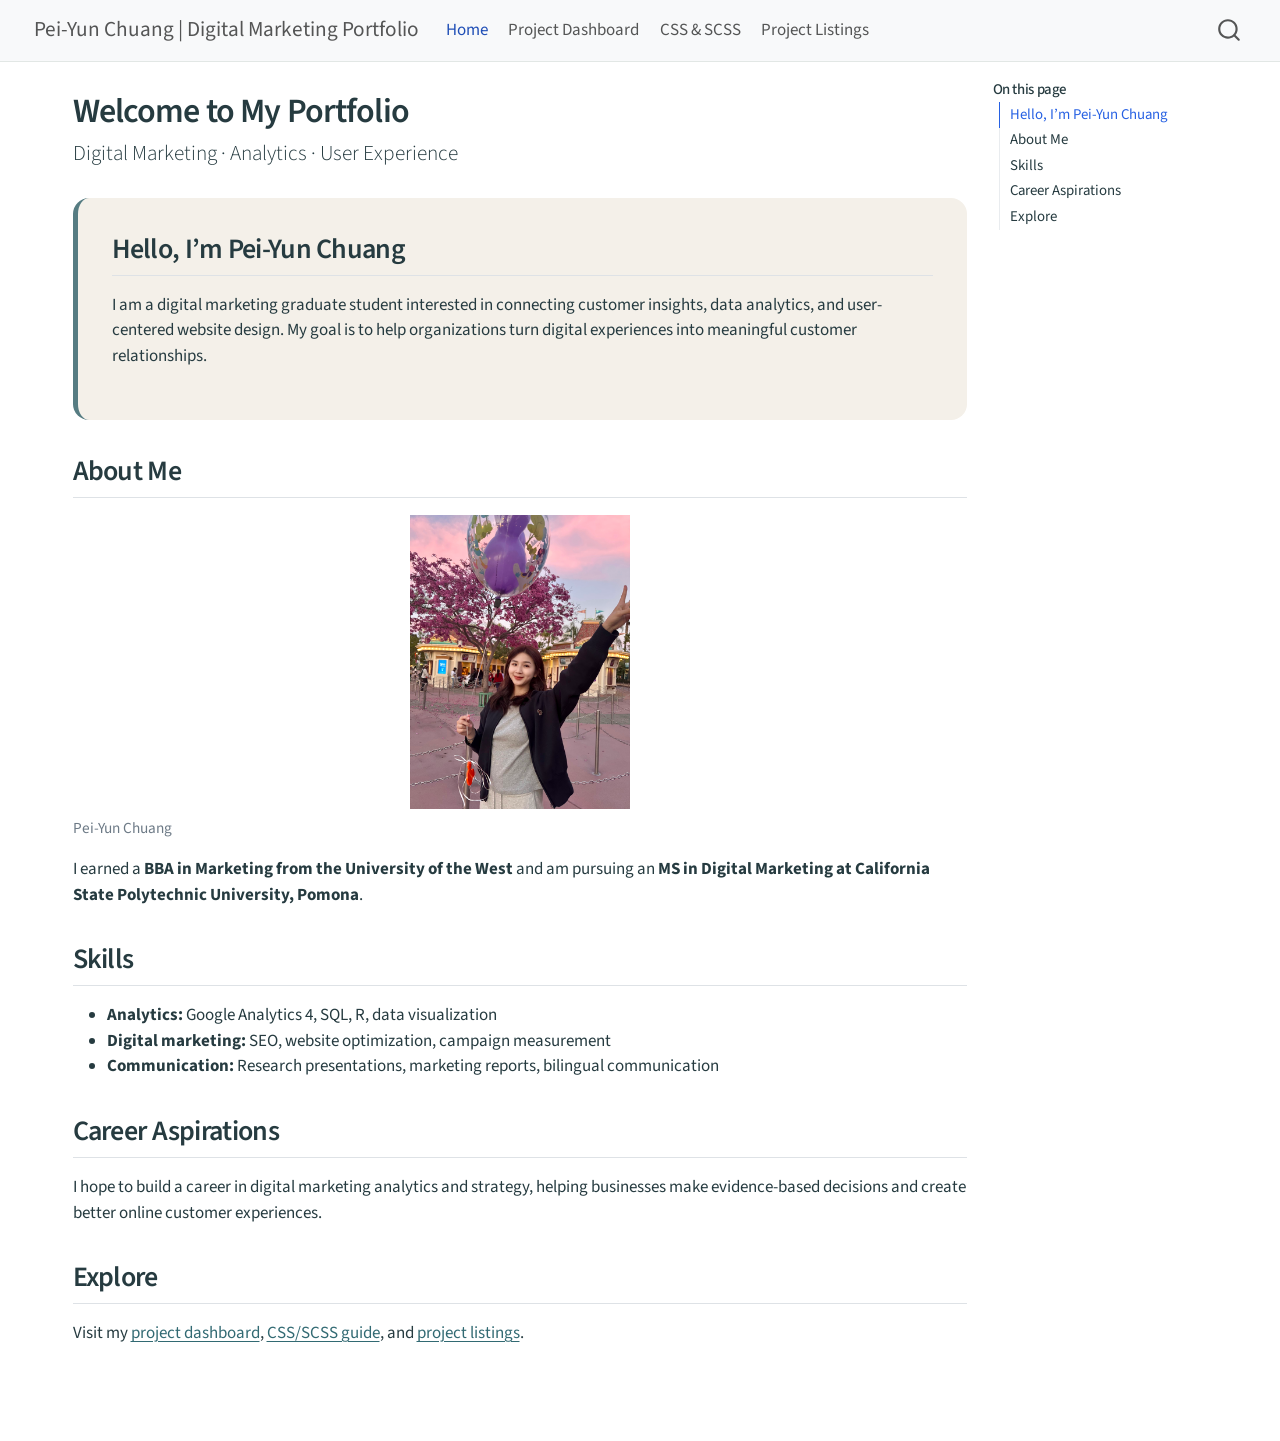
==== docs/index.html @ f9372599 "Add files via upload" ====
<!DOCTYPE html>
<html xmlns="http://www.w3.org/1999/xhtml" lang="en" xml:lang="en"><head>

<meta charset="utf-8">
<meta name="generator" content="quarto-1.8.25">

<meta name="viewport" content="width=device-width, initial-scale=1.0, user-scalable=yes">


<title>Welcome to My Portfolio – Pei-Yun Chuang | Digital Marketing Portfolio</title>
<style>
code{white-space: pre-wrap;}
span.smallcaps{font-variant: small-caps;}
div.columns{display: flex; gap: min(4vw, 1.5em);}
div.column{flex: auto; overflow-x: auto;}
div.hanging-indent{margin-left: 1.5em; text-indent: -1.5em;}
ul.task-list{list-style: none;}
ul.task-list li input[type="checkbox"] {
  width: 0.8em;
  margin: 0 0.8em 0.2em -1em; /* quarto-specific, see https://github.com/quarto-dev/quarto-cli/issues/4556 */ 
  vertical-align: middle;
}
</style>


<script src="site_libs/quarto-nav/quarto-nav.js"></script>
<script src="site_libs/quarto-nav/headroom.min.js"></script>
<script src="site_libs/clipboard/clipboard.min.js"></script>
<script src="site_libs/quarto-search/autocomplete.umd.js"></script>
<script src="site_libs/quarto-search/fuse.min.js"></script>
<script src="site_libs/quarto-search/quarto-search.js"></script>
<meta name="quarto:offset" content="./">
<script src="site_libs/quarto-html/quarto.js" type="module"></script>
<script src="site_libs/quarto-html/tabsets/tabsets.js" type="module"></script>
<script src="site_libs/quarto-html/axe/axe-check.js" type="module"></script>
<script src="site_libs/quarto-html/popper.min.js"></script>
<script src="site_libs/quarto-html/tippy.umd.min.js"></script>
<script src="site_libs/quarto-html/anchor.min.js"></script>
<link href="site_libs/quarto-html/tippy.css" rel="stylesheet">
<link href="site_libs/quarto-html/quarto-syntax-highlighting-7b89279ff1a6dce999919e0e67d4d9ec.css" rel="stylesheet" id="quarto-text-highlighting-styles">
<script src="site_libs/bootstrap/bootstrap.min.js"></script>
<link href="site_libs/bootstrap/bootstrap-icons.css" rel="stylesheet">
<link href="site_libs/bootstrap/bootstrap-5b4ad623e5705c0698d39aec6f10cf02.min.css" rel="stylesheet" append-hash="true" id="quarto-bootstrap" data-mode="light">
<script id="quarto-search-options" type="application/json">{
  "location": "navbar",
  "copy-button": false,
  "collapse-after": 3,
  "panel-placement": "end",
  "type": "overlay",
  "limit": 50,
  "keyboard-shortcut": [
    "f",
    "/",
    "s"
  ],
  "show-item-context": false,
  "language": {
    "search-no-results-text": "No results",
    "search-matching-documents-text": "matching documents",
    "search-copy-link-title": "Copy link to search",
    "search-hide-matches-text": "Hide additional matches",
    "search-more-match-text": "more match in this document",
    "search-more-matches-text": "more matches in this document",
    "search-clear-button-title": "Clear",
    "search-text-placeholder": "",
    "search-detached-cancel-button-title": "Cancel",
    "search-submit-button-title": "Submit",
    "search-label": "Search"
  }
}</script>


<link rel="stylesheet" href="styles.css">
</head>

<body class="nav-fixed quarto-light">

<div id="quarto-search-results"></div>
  <header id="quarto-header" class="headroom fixed-top">
    <nav class="navbar navbar-expand-lg " data-bs-theme="dark">
      <div class="navbar-container container-fluid">
      <div class="navbar-brand-container mx-auto">
    <a href="./index.html" class="navbar-brand navbar-brand-logo">
    </a>
    <a class="navbar-brand" href="./index.html">
    <span class="navbar-title">Pei-Yun Chuang | Digital Marketing Portfolio</span>
    </a>
  </div>
            <div id="quarto-search" class="" title="Search"></div>
          <button class="navbar-toggler" type="button" data-bs-toggle="collapse" data-bs-target="#navbarCollapse" aria-controls="navbarCollapse" role="menu" aria-expanded="false" aria-label="Toggle navigation" onclick="if (window.quartoToggleHeadroom) { window.quartoToggleHeadroom(); }">
  <span class="navbar-toggler-icon"></span>
</button>
          <div class="collapse navbar-collapse" id="navbarCollapse">
            <ul class="navbar-nav navbar-nav-scroll me-auto">
  <li class="nav-item">
    <a class="nav-link active" href="./index.html" aria-current="page"> 
<span class="menu-text">Home</span></a>
  </li>  
  <li class="nav-item">
    <a class="nav-link" href="./dashboard.html"> 
<span class="menu-text">Project Dashboard</span></a>
  </li>  
  <li class="nav-item">
    <a class="nav-link" href="./styling.html"> 
<span class="menu-text">CSS &amp; SCSS</span></a>
  </li>  
  <li class="nav-item">
    <a class="nav-link" href="./listings.html"> 
<span class="menu-text">Project Listings</span></a>
  </li>  
</ul>
          </div> <!-- /navcollapse -->
            <div class="quarto-navbar-tools">
</div>
      </div> <!-- /container-fluid -->
    </nav>
</header>
<!-- content -->
<div id="quarto-content" class="quarto-container page-columns page-rows-contents page-layout-full page-navbar">
<!-- sidebar -->
<!-- margin-sidebar -->
    <div id="quarto-margin-sidebar" class="sidebar margin-sidebar">
        <nav id="TOC" role="doc-toc" class="toc-active">
    <h2 id="toc-title">On this page</h2>
   
  <ul>
  <li><a href="#hello-im-pei-yun-chuang" id="toc-hello-im-pei-yun-chuang" class="nav-link active" data-scroll-target="#hello-im-pei-yun-chuang">Hello, I’m Pei-Yun Chuang</a></li>
  <li><a href="#about-me" id="toc-about-me" class="nav-link" data-scroll-target="#about-me">About Me</a></li>
  <li><a href="#skills" id="toc-skills" class="nav-link" data-scroll-target="#skills">Skills</a></li>
  <li><a href="#career-aspirations" id="toc-career-aspirations" class="nav-link" data-scroll-target="#career-aspirations">Career Aspirations</a></li>
  <li><a href="#explore" id="toc-explore" class="nav-link" data-scroll-target="#explore">Explore</a></li>
  </ul>
</nav>
    </div>
<!-- main -->
<main class="content column-page-left" id="quarto-document-content">

<header id="title-block-header" class="quarto-title-block default">
<div class="quarto-title">
<h1 class="title">Welcome to My Portfolio</h1>
<p class="subtitle lead">Digital Marketing · Analytics · User Experience</p>
</div>



<div class="quarto-title-meta column-page-left">

    
  
    
  </div>
  


</header>


<section id="hello-im-pei-yun-chuang" class="level2 hero">
<h2 class="anchored" data-anchor-id="hello-im-pei-yun-chuang">Hello, I’m Pei-Yun Chuang</h2>
<p>I am a digital marketing graduate student interested in connecting customer insights, data analytics, and user-centered website design. My goal is to help organizations turn digital experiences into meaningful customer relationships.</p>
</section>
<section id="about-me" class="level2">
<h2 class="anchored" data-anchor-id="about-me">About Me</h2>
<div class="quarto-figure quarto-figure-center">
<figure class="figure">
<p><img src="images/profile-fixed.jpg" class="img-fluid figure-img" width="220"></p>
<figcaption>Pei-Yun Chuang</figcaption>
</figure>
</div>
<p>I earned a <strong>BBA in Marketing from the University of the West</strong> and am pursuing an <strong>MS in Digital Marketing at California State Polytechnic University, Pomona</strong>.</p>
</section>
<section id="skills" class="level2">
<h2 class="anchored" data-anchor-id="skills">Skills</h2>
<ul>
<li><strong>Analytics:</strong> Google Analytics 4, SQL, R, data visualization</li>
<li><strong>Digital marketing:</strong> SEO, website optimization, campaign measurement</li>
<li><strong>Communication:</strong> Research presentations, marketing reports, bilingual communication</li>
</ul>
</section>
<section id="career-aspirations" class="level2">
<h2 class="anchored" data-anchor-id="career-aspirations">Career Aspirations</h2>
<p>I hope to build a career in digital marketing analytics and strategy, helping businesses make evidence-based decisions and create better online customer experiences.</p>
</section>
<section id="explore" class="level2">
<h2 class="anchored" data-anchor-id="explore">Explore</h2>
<p>Visit my <a href="./dashboard.html">project dashboard</a>, <a href="./styling.html">CSS/SCSS guide</a>, and <a href="./listings.html">project listings</a>.</p>


</section>

</main> <!-- /main -->
<script id="quarto-html-after-body" type="application/javascript">
  window.document.addEventListener("DOMContentLoaded", function (event) {
    const icon = "";
    const anchorJS = new window.AnchorJS();
    anchorJS.options = {
      placement: 'right',
      icon: icon
    };
    anchorJS.add('.anchored');
    const isCodeAnnotation = (el) => {
      for (const clz of el.classList) {
        if (clz.startsWith('code-annotation-')) {                     
          return true;
        }
      }
      return false;
    }
    const onCopySuccess = function(e) {
      // button target
      const button = e.trigger;
      // don't keep focus
      button.blur();
      // flash "checked"
      button.classList.add('code-copy-button-checked');
      var currentTitle = button.getAttribute("title");
      button.setAttribute("title", "Copied!");
      let tooltip;
      if (window.bootstrap) {
        button.setAttribute("data-bs-toggle", "tooltip");
        button.setAttribute("data-bs-placement", "left");
        button.setAttribute("data-bs-title", "Copied!");
        tooltip = new bootstrap.Tooltip(button, 
          { trigger: "manual", 
            customClass: "code-copy-button-tooltip",
            offset: [0, -8]});
        tooltip.show();    
      }
      setTimeout(function() {
        if (tooltip) {
          tooltip.hide();
          button.removeAttribute("data-bs-title");
          button.removeAttribute("data-bs-toggle");
          button.removeAttribute("data-bs-placement");
        }
        button.setAttribute("title", currentTitle);
        button.classList.remove('code-copy-button-checked');
      }, 1000);
      // clear code selection
      e.clearSelection();
    }
    const getTextToCopy = function(trigger) {
      const outerScaffold = trigger.parentElement.cloneNode(true);
      const codeEl = outerScaffold.querySelector('code');
      for (const childEl of codeEl.children) {
        if (isCodeAnnotation(childEl)) {
          childEl.remove();
        }
      }
      return codeEl.innerText;
    }
    const clipboard = new window.ClipboardJS('.code-copy-button:not([data-in-quarto-modal])', {
      text: getTextToCopy
    });
    clipboard.on('success', onCopySuccess);
    if (window.document.getElementById('quarto-embedded-source-code-modal')) {
      const clipboardModal = new window.ClipboardJS('.code-copy-button[data-in-quarto-modal]', {
        text: getTextToCopy,
        container: window.document.getElementById('quarto-embedded-source-code-modal')
      });
      clipboardModal.on('success', onCopySuccess);
    }
      var localhostRegex = new RegExp(/^(?:http|https):\/\/localhost\:?[0-9]*\//);
      var mailtoRegex = new RegExp(/^mailto:/);
        var filterRegex = new RegExp('/' + window.location.host + '/');
      var isInternal = (href) => {
          return filterRegex.test(href) || localhostRegex.test(href) || mailtoRegex.test(href);
      }
      // Inspect non-navigation links and adorn them if external
     var links = window.document.querySelectorAll('a[href]:not(.nav-link):not(.navbar-brand):not(.toc-action):not(.sidebar-link):not(.sidebar-item-toggle):not(.pagination-link):not(.no-external):not([aria-hidden]):not(.dropdown-item):not(.quarto-navigation-tool):not(.about-link)');
      for (var i=0; i<links.length; i++) {
        const link = links[i];
        if (!isInternal(link.href)) {
          // undo the damage that might have been done by quarto-nav.js in the case of
          // links that we want to consider external
          if (link.dataset.originalHref !== undefined) {
            link.href = link.dataset.originalHref;
          }
        }
      }
    function tippyHover(el, contentFn, onTriggerFn, onUntriggerFn) {
      const config = {
        allowHTML: true,
        maxWidth: 500,
        delay: 100,
        arrow: false,
        appendTo: function(el) {
            return el.parentElement;
        },
        interactive: true,
        interactiveBorder: 10,
        theme: 'quarto',
        placement: 'bottom-start',
      };
      if (contentFn) {
        config.content = contentFn;
      }
      if (onTriggerFn) {
        config.onTrigger = onTriggerFn;
      }
      if (onUntriggerFn) {
        config.onUntrigger = onUntriggerFn;
      }
      window.tippy(el, config); 
    }
    const noterefs = window.document.querySelectorAll('a[role="doc-noteref"]');
    for (var i=0; i<noterefs.length; i++) {
      const ref = noterefs[i];
      tippyHover(ref, function() {
        // use id or data attribute instead here
        let href = ref.getAttribute('data-footnote-href') || ref.getAttribute('href');
        try { href = new URL(href).hash; } catch {}
        const id = href.replace(/^#\/?/, "");
        const note = window.document.getElementById(id);
        if (note) {
          return note.innerHTML;
        } else {
          return "";
        }
      });
    }
    const xrefs = window.document.querySelectorAll('a.quarto-xref');
    const processXRef = (id, note) => {
      // Strip column container classes
      const stripColumnClz = (el) => {
        el.classList.remove("page-full", "page-columns");
        if (el.children) {
          for (const child of el.children) {
            stripColumnClz(child);
          }
        }
      }
      stripColumnClz(note)
      if (id === null || id.startsWith('sec-')) {
        // Special case sections, only their first couple elements
        const container = document.createElement("div");
        if (note.children && note.children.length > 2) {
          container.appendChild(note.children[0].cloneNode(true));
          for (let i = 1; i < note.children.length; i++) {
            const child = note.children[i];
            if (child.tagName === "P" && child.innerText === "") {
              continue;
            } else {
              container.appendChild(child.cloneNode(true));
              break;
            }
          }
          if (window.Quarto?.typesetMath) {
            window.Quarto.typesetMath(container);
          }
          return container.innerHTML
        } else {
          if (window.Quarto?.typesetMath) {
            window.Quarto.typesetMath(note);
          }
          return note.innerHTML;
        }
      } else {
        // Remove any anchor links if they are present
        const anchorLink = note.querySelector('a.anchorjs-link');
        if (anchorLink) {
          anchorLink.remove();
        }
        if (window.Quarto?.typesetMath) {
          window.Quarto.typesetMath(note);
        }
        if (note.classList.contains("callout")) {
          return note.outerHTML;
        } else {
          return note.innerHTML;
        }
      }
    }
    for (var i=0; i<xrefs.length; i++) {
      const xref = xrefs[i];
      tippyHover(xref, undefined, function(instance) {
        instance.disable();
        let url = xref.getAttribute('href');
        let hash = undefined; 
        if (url.startsWith('#')) {
          hash = url;
        } else {
          try { hash = new URL(url).hash; } catch {}
        }
        if (hash) {
          const id = hash.replace(/^#\/?/, "");
          const note = window.document.getElementById(id);
          if (note !== null) {
            try {
              const html = processXRef(id, note.cloneNode(true));
              instance.setContent(html);
            } finally {
              instance.enable();
              instance.show();
            }
          } else {
            // See if we can fetch this
            fetch(url.split('#')[0])
            .then(res => res.text())
            .then(html => {
              const parser = new DOMParser();
              const htmlDoc = parser.parseFromString(html, "text/html");
              const note = htmlDoc.getElementById(id);
              if (note !== null) {
                const html = processXRef(id, note);
                instance.setContent(html);
              } 
            }).finally(() => {
              instance.enable();
              instance.show();
            });
          }
        } else {
          // See if we can fetch a full url (with no hash to target)
          // This is a special case and we should probably do some content thinning / targeting
          fetch(url)
          .then(res => res.text())
          .then(html => {
            const parser = new DOMParser();
            const htmlDoc = parser.parseFromString(html, "text/html");
            const note = htmlDoc.querySelector('main.content');
            if (note !== null) {
              // This should only happen for chapter cross references
              // (since there is no id in the URL)
              // remove the first header
              if (note.children.length > 0 && note.children[0].tagName === "HEADER") {
                note.children[0].remove();
              }
              const html = processXRef(null, note);
              instance.setContent(html);
            } 
          }).finally(() => {
            instance.enable();
            instance.show();
          });
        }
      }, function(instance) {
      });
    }
        let selectedAnnoteEl;
        const selectorForAnnotation = ( cell, annotation) => {
          let cellAttr = 'data-code-cell="' + cell + '"';
          let lineAttr = 'data-code-annotation="' +  annotation + '"';
          const selector = 'span[' + cellAttr + '][' + lineAttr + ']';
          return selector;
        }
        const selectCodeLines = (annoteEl) => {
          const doc = window.document;
          const targetCell = annoteEl.getAttribute("data-target-cell");
          const targetAnnotation = annoteEl.getAttribute("data-target-annotation");
          const annoteSpan = window.document.querySelector(selectorForAnnotation(targetCell, targetAnnotation));
          const lines = annoteSpan.getAttribute("data-code-lines").split(",");
          const lineIds = lines.map((line) => {
            return targetCell + "-" + line;
          })
          let top = null;
          let height = null;
          let parent = null;
          if (lineIds.length > 0) {
              //compute the position of the single el (top and bottom and make a div)
              const el = window.document.getElementById(lineIds[0]);
              top = el.offsetTop;
              height = el.offsetHeight;
              parent = el.parentElement.parentElement;
            if (lineIds.length > 1) {
              const lastEl = window.document.getElementById(lineIds[lineIds.length - 1]);
              const bottom = lastEl.offsetTop + lastEl.offsetHeight;
              height = bottom - top;
            }
            if (top !== null && height !== null && parent !== null) {
              // cook up a div (if necessary) and position it 
              let div = window.document.getElementById("code-annotation-line-highlight");
              if (div === null) {
                div = window.document.createElement("div");
                div.setAttribute("id", "code-annotation-line-highlight");
                div.style.position = 'absolute';
                parent.appendChild(div);
              }
              div.style.top = top - 2 + "px";
              div.style.height = height + 4 + "px";
              div.style.left = 0;
              let gutterDiv = window.document.getElementById("code-annotation-line-highlight-gutter");
              if (gutterDiv === null) {
                gutterDiv = window.document.createElement("div");
                gutterDiv.setAttribute("id", "code-annotation-line-highlight-gutter");
                gutterDiv.style.position = 'absolute';
                const codeCell = window.document.getElementById(targetCell);
                const gutter = codeCell.querySelector('.code-annotation-gutter');
                gutter.appendChild(gutterDiv);
              }
              gutterDiv.style.top = top - 2 + "px";
              gutterDiv.style.height = height + 4 + "px";
            }
            selectedAnnoteEl = annoteEl;
          }
        };
        const unselectCodeLines = () => {
          const elementsIds = ["code-annotation-line-highlight", "code-annotation-line-highlight-gutter"];
          elementsIds.forEach((elId) => {
            const div = window.document.getElementById(elId);
            if (div) {
              div.remove();
            }
          });
          selectedAnnoteEl = undefined;
        };
          // Handle positioning of the toggle
      window.addEventListener(
        "resize",
        throttle(() => {
          elRect = undefined;
          if (selectedAnnoteEl) {
            selectCodeLines(selectedAnnoteEl);
          }
        }, 10)
      );
      function throttle(fn, ms) {
      let throttle = false;
      let timer;
        return (...args) => {
          if(!throttle) { // first call gets through
              fn.apply(this, args);
              throttle = true;
          } else { // all the others get throttled
              if(timer) clearTimeout(timer); // cancel #2
              timer = setTimeout(() => {
                fn.apply(this, args);
                timer = throttle = false;
              }, ms);
          }
        };
      }
        // Attach click handler to the DT
        const annoteDls = window.document.querySelectorAll('dt[data-target-cell]');
        for (const annoteDlNode of annoteDls) {
          annoteDlNode.addEventListener('click', (event) => {
            const clickedEl = event.target;
            if (clickedEl !== selectedAnnoteEl) {
              unselectCodeLines();
              const activeEl = window.document.querySelector('dt[data-target-cell].code-annotation-active');
              if (activeEl) {
                activeEl.classList.remove('code-annotation-active');
              }
              selectCodeLines(clickedEl);
              clickedEl.classList.add('code-annotation-active');
            } else {
              // Unselect the line
              unselectCodeLines();
              clickedEl.classList.remove('code-annotation-active');
            }
          });
        }
    const findCites = (el) => {
      const parentEl = el.parentElement;
      if (parentEl) {
        const cites = parentEl.dataset.cites;
        if (cites) {
          return {
            el,
            cites: cites.split(' ')
          };
        } else {
          return findCites(el.parentElement)
        }
      } else {
        return undefined;
      }
    };
    var bibliorefs = window.document.querySelectorAll('a[role="doc-biblioref"]');
    for (var i=0; i<bibliorefs.length; i++) {
      const ref = bibliorefs[i];
      const citeInfo = findCites(ref);
      if (citeInfo) {
        tippyHover(citeInfo.el, function() {
          var popup = window.document.createElement('div');
          citeInfo.cites.forEach(function(cite) {
            var citeDiv = window.document.createElement('div');
            citeDiv.classList.add('hanging-indent');
            citeDiv.classList.add('csl-entry');
            var biblioDiv = window.document.getElementById('ref-' + cite);
            if (biblioDiv) {
              citeDiv.innerHTML = biblioDiv.innerHTML;
            }
            popup.appendChild(citeDiv);
          });
          return popup.innerHTML;
        });
      }
    }
  });
  </script>
</div> <!-- /content -->




</body></html>
---- docs/site_libs/quarto-html/tippy.css ----
.tippy-box[data-animation=fade][data-state=hidden]{opacity:0}[data-tippy-root]{max-width:calc(100vw - 10px)}.tippy-box{position:relative;background-color:#333;color:#fff;border-radius:4px;font-size:14px;line-height:1.4;white-space:normal;outline:0;transition-property:transform,visibility,opacity}.tippy-box[data-placement^=top]>.tippy-arrow{bottom:0}.tippy-box[data-placement^=top]>.tippy-arrow:before{bottom:-7px;left:0;border-width:8px 8px 0;border-top-color:initial;transform-origin:center top}.tippy-box[data-placement^=bottom]>.tippy-arrow{top:0}.tippy-box[data-placement^=bottom]>.tippy-arrow:before{top:-7px;left:0;border-width:0 8px 8px;border-bottom-color:initial;transform-origin:center bottom}.tippy-box[data-placement^=left]>.tippy-arrow{right:0}.tippy-box[data-placement^=left]>.tippy-arrow:before{border-width:8px 0 8px 8px;border-left-color:initial;right:-7px;transform-origin:center left}.tippy-box[data-placement^=right]>.tippy-arrow{left:0}.tippy-box[data-placement^=right]>.tippy-arrow:before{left:-7px;border-width:8px 8px 8px 0;border-right-color:initial;transform-origin:center right}.tippy-box[data-inertia][data-state=visible]{transition-timing-function:cubic-bezier(.54,1.5,.38,1.11)}.tippy-arrow{width:16px;height:16px;color:#333}.tippy-arrow:before{content:"";position:absolute;border-color:transparent;border-style:solid}.tippy-content{position:relative;padding:5px 9px;z-index:1}
---- docs/site_libs/quarto-html/quarto-syntax-highlighting-7b89279ff1a6dce999919e0e67d4d9ec.css ----
/* quarto syntax highlight colors */
:root {
  --quarto-hl-ot-color: #003B4F;
  --quarto-hl-at-color: #657422;
  --quarto-hl-ss-color: #20794D;
  --quarto-hl-an-color: #5E5E5E;
  --quarto-hl-fu-color: #4758AB;
  --quarto-hl-st-color: #20794D;
  --quarto-hl-cf-color: #003B4F;
  --quarto-hl-op-color: #5E5E5E;
  --quarto-hl-er-color: #AD0000;
  --quarto-hl-bn-color: #AD0000;
  --quarto-hl-al-color: #AD0000;
  --quarto-hl-va-color: #111111;
  --quarto-hl-bu-color: inherit;
  --quarto-hl-ex-color: inherit;
  --quarto-hl-pp-color: #AD0000;
  --quarto-hl-in-color: #5E5E5E;
  --quarto-hl-vs-color: #20794D;
  --quarto-hl-wa-color: #5E5E5E;
  --quarto-hl-do-color: #5E5E5E;
  --quarto-hl-im-color: #00769E;
  --quarto-hl-ch-color: #20794D;
  --quarto-hl-dt-color: #AD0000;
  --quarto-hl-fl-color: #AD0000;
  --quarto-hl-co-color: #5E5E5E;
  --quarto-hl-cv-color: #5E5E5E;
  --quarto-hl-cn-color: #8f5902;
  --quarto-hl-sc-color: #5E5E5E;
  --quarto-hl-dv-color: #AD0000;
  --quarto-hl-kw-color: #003B4F;
}

/* other quarto variables */
:root {
  --quarto-font-monospace: SFMono-Regular, Menlo, Monaco, Consolas, "Liberation Mono", "Courier New", monospace;
}

/* syntax highlight based on Pandoc's rules */
pre > code.sourceCode > span {
  color: #003B4F;
}

code.sourceCode > span {
  color: #003B4F;
}

div.sourceCode,
div.sourceCode pre.sourceCode {
  color: #003B4F;
}

/* Normal */
code span {
  color: #003B4F;
}

/* Alert */
code span.al {
  color: #AD0000;
  font-style: inherit;
}

/* Annotation */
code span.an {
  color: #5E5E5E;
  font-style: inherit;
}

/* Attribute */
code span.at {
  color: #657422;
  font-style: inherit;
}

/* BaseN */
code span.bn {
  color: #AD0000;
  font-style: inherit;
}

/* BuiltIn */
code span.bu {
  font-style: inherit;
}

/* ControlFlow */
code span.cf {
  color: #003B4F;
  font-weight: bold;
  font-style: inherit;
}

/* Char */
code span.ch {
  color: #20794D;
  font-style: inherit;
}

/* Constant */
code span.cn {
  color: #8f5902;
  font-style: inherit;
}

/* Comment */
code span.co {
  color: #5E5E5E;
  font-style: inherit;
}

/* CommentVar */
code span.cv {
  color: #5E5E5E;
  font-style: italic;
}

/* Documentation */
code span.do {
  color: #5E5E5E;
  font-style: italic;
}

/* DataType */
code span.dt {
  color: #AD0000;
  font-style: inherit;
}

/* DecVal */
code span.dv {
  color: #AD0000;
  font-style: inherit;
}

/* Error */
code span.er {
  color: #AD0000;
  font-style: inherit;
}

/* Extension */
code span.ex {
  font-style: inherit;
}

/* Float */
code span.fl {
  color: #AD0000;
  font-style: inherit;
}

/* Function */
code span.fu {
  color: #4758AB;
  font-style: inherit;
}

/* Import */
code span.im {
  color: #00769E;
  font-style: inherit;
}

/* Information */
code span.in {
  color: #5E5E5E;
  font-style: inherit;
}

/* Keyword */
code span.kw {
  color: #003B4F;
  font-weight: bold;
  font-style: inherit;
}

/* Operator */
code span.op {
  color: #5E5E5E;
  font-style: inherit;
}

/* Other */
code span.ot {
  color: #003B4F;
  font-style: inherit;
}

/* Preprocessor */
code span.pp {
  color: #AD0000;
  font-style: inherit;
}

/* SpecialChar */
code span.sc {
  color: #5E5E5E;
  font-style: inherit;
}

/* SpecialString */
code span.ss {
  color: #20794D;
  font-style: inherit;
}

/* String */
code span.st {
  color: #20794D;
  font-style: inherit;
}

/* Variable */
code span.va {
  color: #111111;
  font-style: inherit;
}

/* VerbatimString */
code span.vs {
  color: #20794D;
  font-style: inherit;
}

/* Warning */
code span.wa {
  color: #5E5E5E;
  font-style: italic;
}

.prevent-inlining {
  content: "</";
}

/*# sourceMappingURL=3944bc705cfaf4c80e56f77c5205168a.css.map */
---- docs/styles.css ----
:root { --accent: #567c82; }
body { color: #263b40; }
h1, h2, h3 { letter-spacing: -.025em; }
.navbar { border-bottom: 1px solid #e2e7e5; }
.hero { padding: 2rem; background: #f4f0e9; border-left: 5px solid var(--accent); border-radius: 16px; margin-bottom: 1.5rem; }
a { color: #326a73; }
.card { border-radius: 14px; }
@media (max-width: 600px) { .hero { padding: 1.2rem; } }
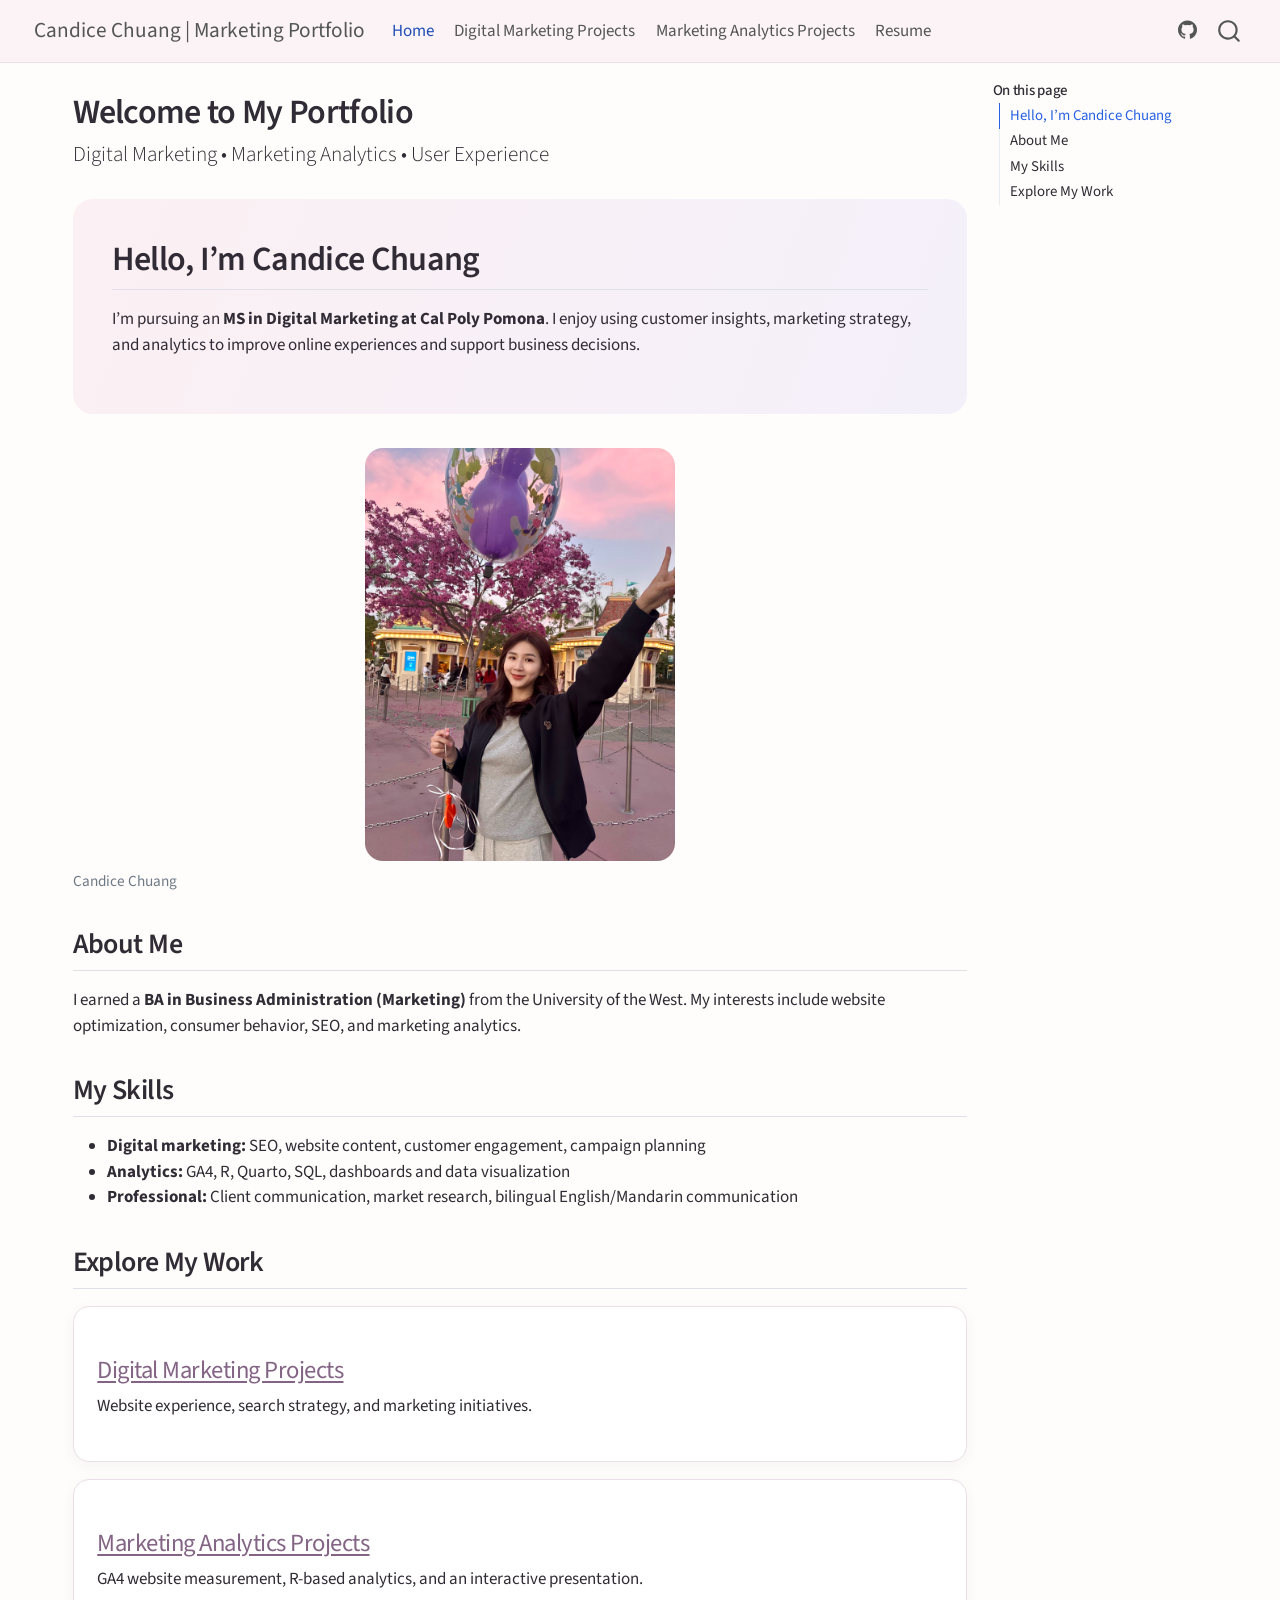
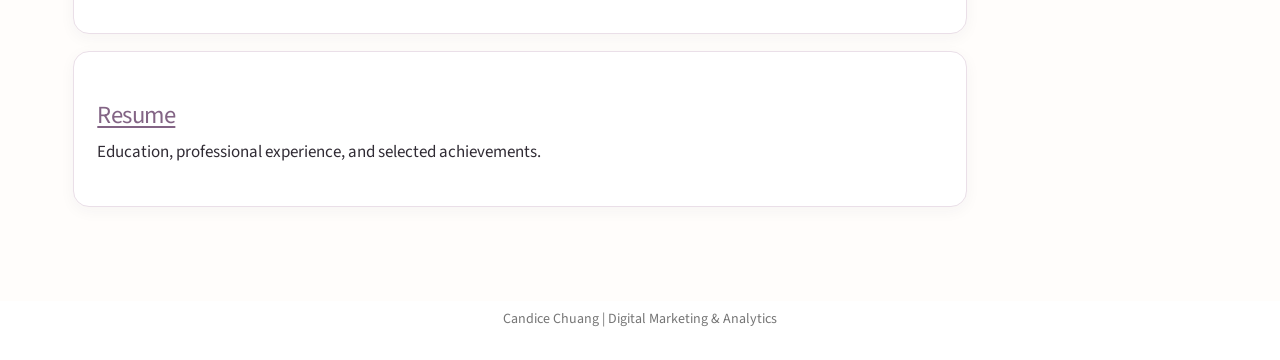
==== commit 02d1002c: "Update digital marketing portfolio and project proposal" ====
--- a/docs/index.html
+++ b/docs/index.html
@@ -7,7 +7,7 @@
 <meta name="viewport" content="width=device-width, initial-scale=1.0, user-scalable=yes">
 
 
-<title>Welcome to My Portfolio – Pei-Yun Chuang | Digital Marketing Portfolio</title>
+<title>Welcome to My Portfolio – Candice Chuang | Marketing Portfolio</title>
 <style>
 code{white-space: pre-wrap;}
 span.smallcaps{font-variant: small-caps;}
@@ -83,7 +83,7 @@
     <a href="./index.html" class="navbar-brand navbar-brand-logo">
     </a>
     <a class="navbar-brand" href="./index.html">
-    <span class="navbar-title">Pei-Yun Chuang | Digital Marketing Portfolio</span>
+    <span class="navbar-title">Candice Chuang | Marketing Portfolio</span>
     </a>
   </div>
             <div id="quarto-search" class="" title="Search"></div>
@@ -97,16 +97,23 @@
 <span class="menu-text">Home</span></a>
   </li>  
   <li class="nav-item">
-    <a class="nav-link" href="./dashboard.html"> 
-<span class="menu-text">Project Dashboard</span></a>
+    <a class="nav-link" href="./digital-marketing.html"> 
+<span class="menu-text">Digital Marketing Projects</span></a>
   </li>  
   <li class="nav-item">
-    <a class="nav-link" href="./styling.html"> 
-<span class="menu-text">CSS &amp; SCSS</span></a>
+    <a class="nav-link" href="./marketing-analytics.html"> 
+<span class="menu-text">Marketing Analytics Projects</span></a>
   </li>  
   <li class="nav-item">
-    <a class="nav-link" href="./listings.html"> 
-<span class="menu-text">Project Listings</span></a>
+    <a class="nav-link" href="./resume.html"> 
+<span class="menu-text">Resume</span></a>
+  </li>  
+</ul>
+            <ul class="navbar-nav navbar-nav-scroll ms-auto">
+  <li class="nav-item compact">
+    <a class="nav-link" href="https://github.com/candicechuang/M10-Quarto-Portfolio"> <i class="bi bi-github" role="img">
+</i> 
+<span class="menu-text"></span></a>
   </li>  
 </ul>
           </div> <!-- /navcollapse -->
@@ -124,11 +131,15 @@
     <h2 id="toc-title">On this page</h2>
    
   <ul>
-  <li><a href="#hello-im-pei-yun-chuang" id="toc-hello-im-pei-yun-chuang" class="nav-link active" data-scroll-target="#hello-im-pei-yun-chuang">Hello, I’m Pei-Yun Chuang</a></li>
+  <li><a href="#hello-im-candice-chuang" id="toc-hello-im-candice-chuang" class="nav-link active" data-scroll-target="#hello-im-candice-chuang">Hello, I’m Candice Chuang</a></li>
   <li><a href="#about-me" id="toc-about-me" class="nav-link" data-scroll-target="#about-me">About Me</a></li>
-  <li><a href="#skills" id="toc-skills" class="nav-link" data-scroll-target="#skills">Skills</a></li>
-  <li><a href="#career-aspirations" id="toc-career-aspirations" class="nav-link" data-scroll-target="#career-aspirations">Career Aspirations</a></li>
-  <li><a href="#explore" id="toc-explore" class="nav-link" data-scroll-target="#explore">Explore</a></li>
+  <li><a href="#my-skills" id="toc-my-skills" class="nav-link" data-scroll-target="#my-skills">My Skills</a></li>
+  <li><a href="#explore-my-work" id="toc-explore-my-work" class="nav-link" data-scroll-target="#explore-my-work">Explore My Work</a>
+  <ul class="collapse">
+  <li><a href="#digital-marketing-projects" id="toc-digital-marketing-projects" class="nav-link" data-scroll-target="#digital-marketing-projects">Digital Marketing Projects</a></li>
+  <li><a href="#marketing-analytics-projects" id="toc-marketing-analytics-projects" class="nav-link" data-scroll-target="#marketing-analytics-projects">Marketing Analytics Projects</a></li>
+  <li><a href="#resume" id="toc-resume" class="nav-link" data-scroll-target="#resume">Resume</a></li>
+  </ul></li>
   </ul>
 </nav>
     </div>
@@ -138,7 +149,7 @@
 <header id="title-block-header" class="quarto-title-block default">
 <div class="quarto-title">
 <h1 class="title">Welcome to My Portfolio</h1>
-<p class="subtitle lead">Digital Marketing · Analytics · User Experience</p>
+<p class="subtitle lead">Digital Marketing • Marketing Analytics • User Experience</p>
 </div>
 
 
@@ -155,35 +166,42 @@
 </header>
 
 
-<section id="hello-im-pei-yun-chuang" class="level2 hero">
-<h2 class="anchored" data-anchor-id="hello-im-pei-yun-chuang">Hello, I’m Pei-Yun Chuang</h2>
-<p>I am a digital marketing graduate student interested in connecting customer insights, data analytics, and user-centered website design. My goal is to help organizations turn digital experiences into meaningful customer relationships.</p>
+<section id="hello-im-candice-chuang" class="level2 hero">
+<h2 class="anchored" data-anchor-id="hello-im-candice-chuang">Hello, I’m Candice Chuang</h2>
+<p>I’m pursuing an <strong>MS in Digital Marketing at Cal Poly Pomona</strong>. I enjoy using customer insights, marketing strategy, and analytics to improve online experiences and support business decisions.</p>
 </section>
+<div class="quarto-figure quarto-figure-center">
+<figure class="figure">
+<p><img src="images/profile-fixed.jpg" class="profile img-fluid figure-img" alt="Portrait of Candice Chuang" width="310"></p>
+<figcaption>Candice Chuang</figcaption>
+</figure>
+</div>
 <section id="about-me" class="level2">
 <h2 class="anchored" data-anchor-id="about-me">About Me</h2>
-<div class="quarto-figure quarto-figure-center">
-<figure class="figure">
-<p><img src="images/profile-fixed.jpg" class="img-fluid figure-img" width="220"></p>
-<figcaption>Pei-Yun Chuang</figcaption>
-</figure>
-</div>
-<p>I earned a <strong>BBA in Marketing from the University of the West</strong> and am pursuing an <strong>MS in Digital Marketing at California State Polytechnic University, Pomona</strong>.</p>
+<p>I earned a <strong>BA in Business Administration (Marketing)</strong> from the University of the West. My interests include website optimization, consumer behavior, SEO, and marketing analytics.</p>
 </section>
-<section id="skills" class="level2">
-<h2 class="anchored" data-anchor-id="skills">Skills</h2>
+<section id="my-skills" class="level2">
+<h2 class="anchored" data-anchor-id="my-skills">My Skills</h2>
 <ul>
-<li><strong>Analytics:</strong> Google Analytics 4, SQL, R, data visualization</li>
-<li><strong>Digital marketing:</strong> SEO, website optimization, campaign measurement</li>
-<li><strong>Communication:</strong> Research presentations, marketing reports, bilingual communication</li>
+<li><strong>Digital marketing:</strong> SEO, website content, customer engagement, campaign planning</li>
+<li><strong>Analytics:</strong> GA4, R, Quarto, SQL, dashboards and data visualization</li>
+<li><strong>Professional:</strong> Client communication, market research, bilingual English/Mandarin communication</li>
 </ul>
 </section>
-<section id="career-aspirations" class="level2">
-<h2 class="anchored" data-anchor-id="career-aspirations">Career Aspirations</h2>
-<p>I hope to build a career in digital marketing analytics and strategy, helping businesses make evidence-based decisions and create better online customer experiences.</p>
+<section id="explore-my-work" class="level2">
+<h2 class="anchored" data-anchor-id="explore-my-work">Explore My Work</h2>
+<section id="digital-marketing-projects" class="level3 project-card">
+<h3 class="anchored" data-anchor-id="digital-marketing-projects"><a href="./digital-marketing.html">Digital Marketing Projects</a></h3>
+<p>Website experience, search strategy, and marketing initiatives.</p>
 </section>
-<section id="explore" class="level2">
-<h2 class="anchored" data-anchor-id="explore">Explore</h2>
-<p>Visit my <a href="./dashboard.html">project dashboard</a>, <a href="./styling.html">CSS/SCSS guide</a>, and <a href="./listings.html">project listings</a>.</p>
+<section id="marketing-analytics-projects" class="level3 project-card">
+<h3 class="anchored" data-anchor-id="marketing-analytics-projects"><a href="./marketing-analytics.html">Marketing Analytics Projects</a></h3>
+<p>GA4 website measurement, R-based analytics, and an interactive presentation.</p>
+</section>
+<section id="resume" class="level3 project-card">
+<h3 class="anchored" data-anchor-id="resume"><a href="./resume.html">Resume</a></h3>
+<p>Education, professional experience, and selected achievements.</p>
+</section>
 
 
 </section>
@@ -590,6 +608,19 @@
   });
   </script>
 </div> <!-- /content -->
+<footer class="footer">
+  <div class="nav-footer">
+    <div class="nav-footer-left">
+      &nbsp;
+    </div>   
+    <div class="nav-footer-center">
+<p>Candice Chuang | Digital Marketing &amp; Analytics</p>
+</div>
+    <div class="nav-footer-right">
+      &nbsp;
+    </div>
+  </div>
+</footer>
 
 
 
--- a/docs/styles.css
+++ b/docs/styles.css
@@ -1,8 +1,10 @@
-:root { --accent: #567c82; }
-body { color: #263b40; }
-h1, h2, h3 { letter-spacing: -.025em; }
-.navbar { border-bottom: 1px solid #e2e7e5; }
-.hero { padding: 2rem; background: #f4f0e9; border-left: 5px solid var(--accent); border-radius: 16px; margin-bottom: 1.5rem; }
-a { color: #326a73; }
-.card { border-radius: 14px; }
-@media (max-width: 600px) { .hero { padding: 1.2rem; } }
+:root { --accent: #806a83; }
+body {color:#302b34; background:#fffdfb;}
+.navbar {background:#fbf3f5!important; border-bottom:1px solid #eedee4;}
+a {color:#765478;}
+h1,h2,h3 {letter-spacing:-.02em;}
+.hero {background:linear-gradient(110deg,#fbf0f3,#f4f0fa); padding:2.3rem; border-radius:20px; margin:1rem 0 2rem;}
+.hero h2 {font-size:2rem;}
+.project-card {background:white; border:1px solid #eadfe8; padding:1.4rem; border-radius:16px; margin:1rem 0; box-shadow:0 4px 16px #39253c0b;}
+.small-note {color:#746d78; font-size:.9rem;}
+.profile {border-radius:18px; object-fit:cover;}
